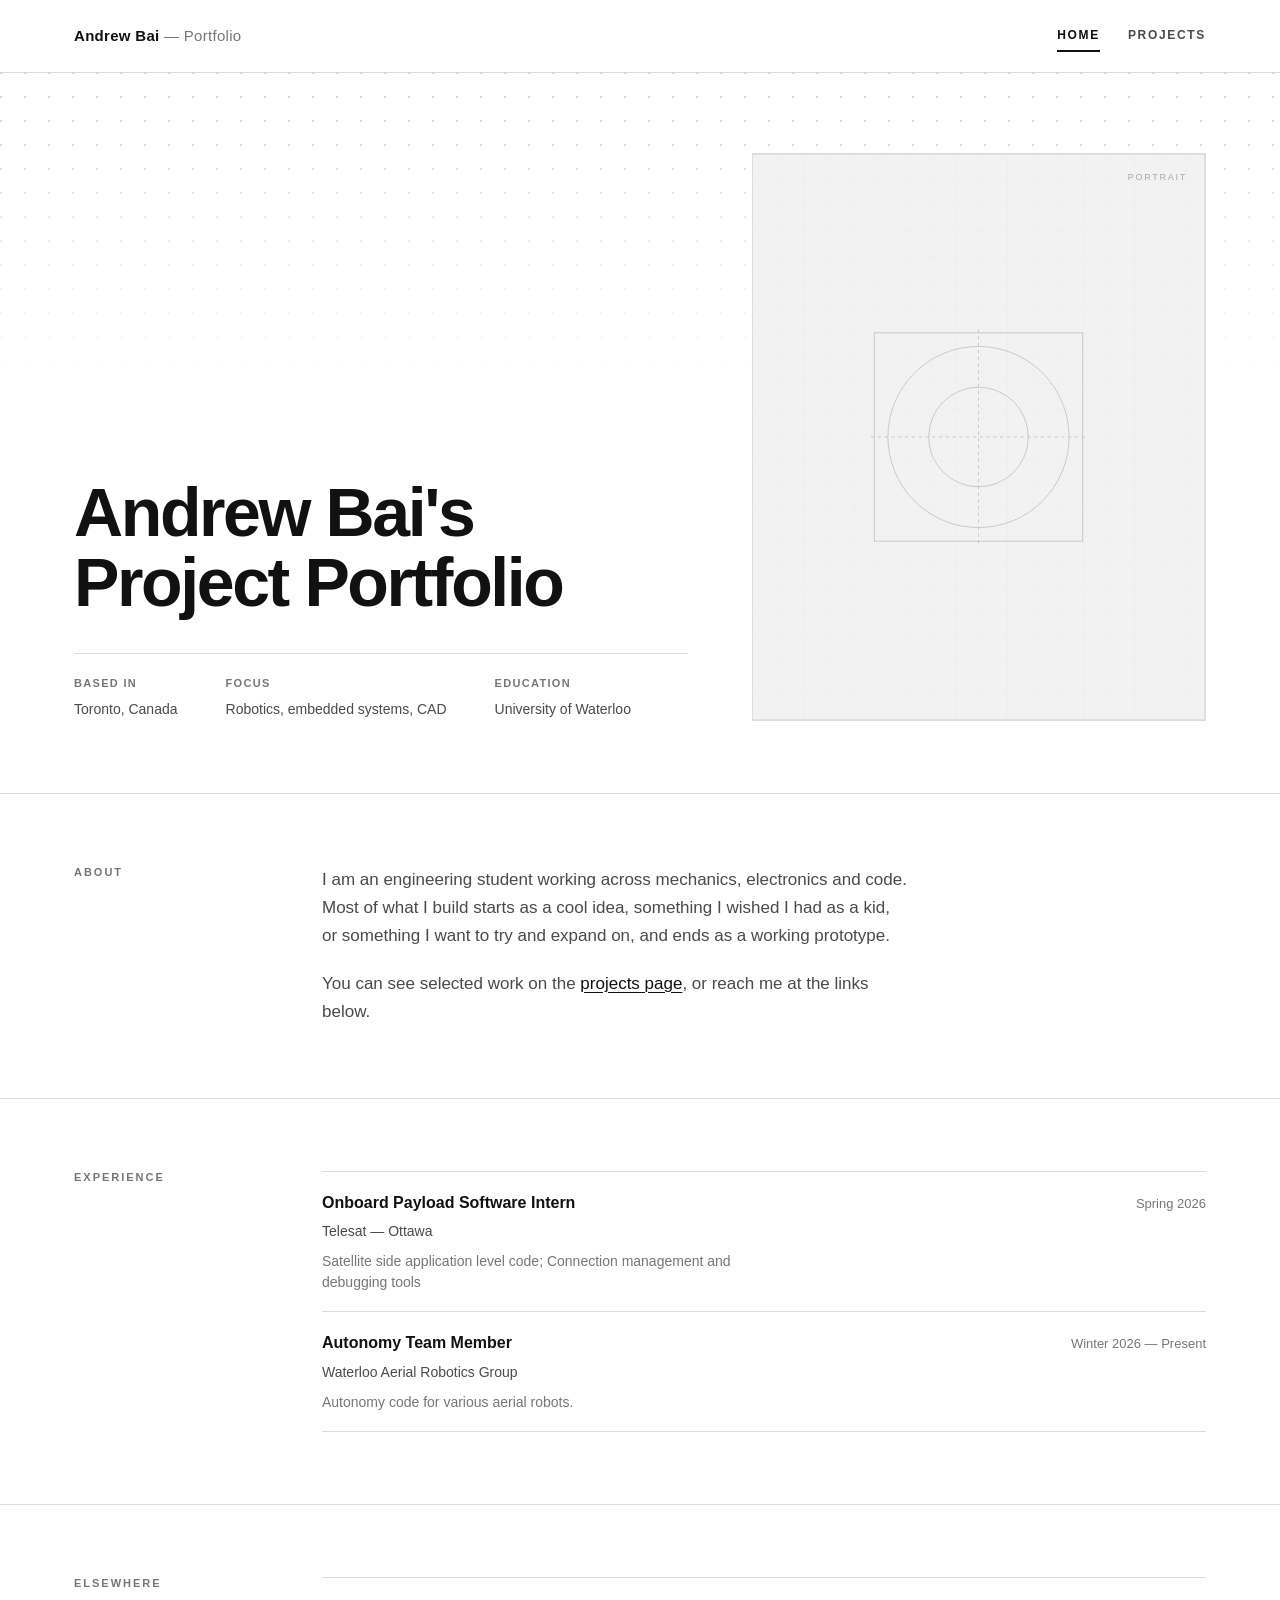
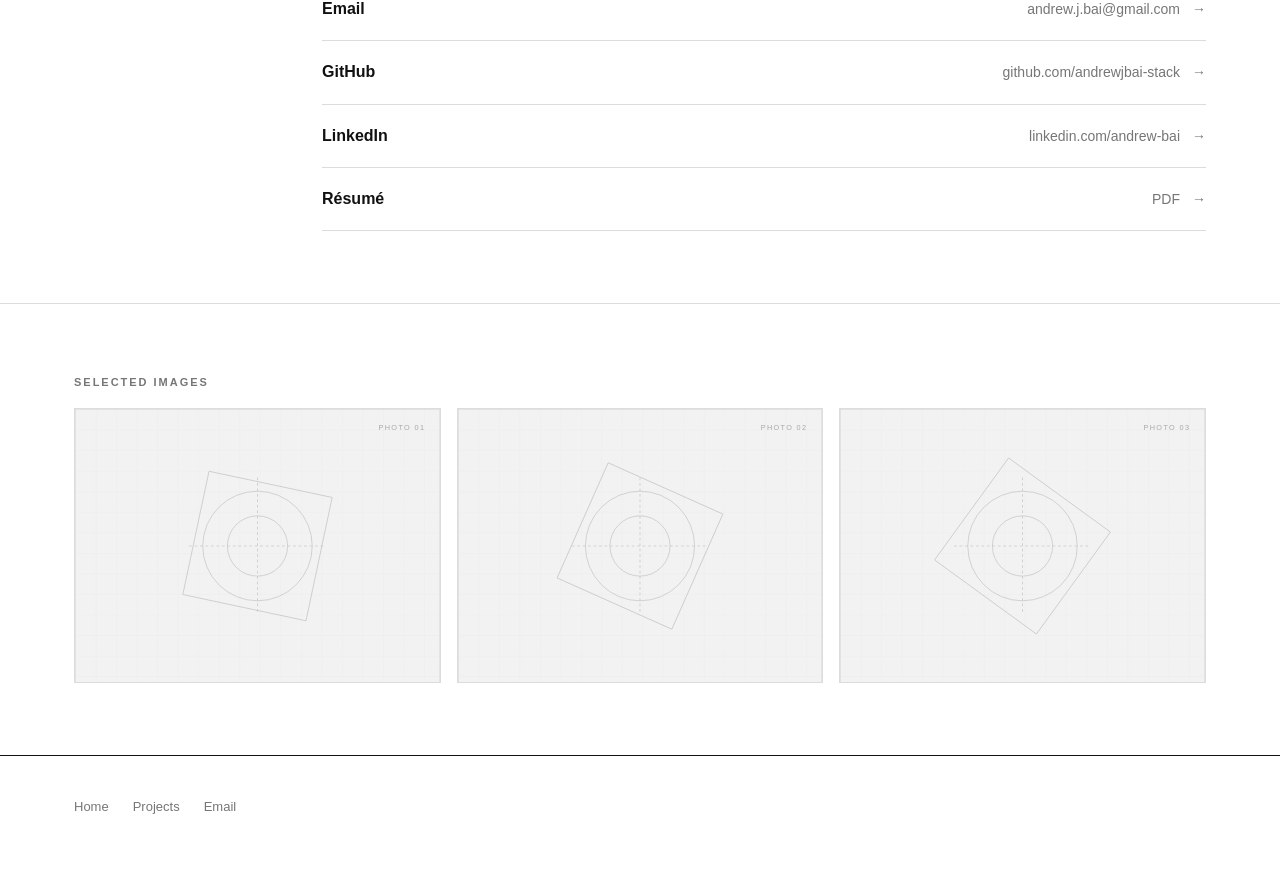
==== index.html @ c8eeb7d3 "Initial commit: production portfolio site" ====
<!DOCTYPE html>
<html lang="en">
<head>
<meta charset="utf-8">
<meta name="viewport" content="width=device-width, initial-scale=1">
<title>Andrew Bai — Portfolio</title>
<meta name="description" content="Portfolio of Andrew Bai — engineering, electronics and software projects.">
<link rel="stylesheet" href="assets/styles.css">
<link rel="icon" href="data:,">
</head>
<body>

<a class="skip-link" href="#main">Skip to content</a>

<header class="site-header">
  <div class="wrap site-header__inner">
    <a class="logotype" href="index.html">Andrew Bai <span>— Portfolio</span></a>
    <nav class="nav" aria-label="Primary">
      <a class="nav__link" href="index.html" aria-current="page">Home</a>
      <a class="nav__link" href="projects.html">Projects</a>
    </nav>
  </div>
</header>

<main id="main">

  <section class="hero">
    <div class="wrap hero__grid">
      <div>
        <h1 class="display">
          Andrew Bai's<br>
          Project Portfolio
        </h1>

        <dl class="hero__meta">
          <div><dt>Based in</dt><dd>Toronto, Canada</dd></div>
          <div><dt>Focus</dt><dd>Robotics, embedded systems, CAD</dd></div>
          <div><dt>Education</dt><dd>University of Waterloo</dd></div>
        </dl>
      </div>

      <img class="portrait" src="assets/img/portrait.svg" alt="Portrait of Andrew Bai" width="800" height="1000">
    </div>
  </section>

  <section class="section">
    <div class="wrap cols">
      <h2 class="eyebrow" style="margin:0">About</h2>
      <div class="prose">

        <p>
          I am an engineering student working across mechanics, electronics and code.
          Most of what I build starts as a cool idea, something I wished I had as a kid, 
          or something I want to try and expand on, and ends
          as a working prototype.
        </p>

        <p>
          You can see selected work on the <a href="projects.html">projects page</a>,
          or reach me at the links below.
        </p>
      </div>
    </div>
  </section>

  <section class="section">
    <div class="wrap cols">
      <h2 class="eyebrow" style="margin:0">Experience</h2>
      <ul class="exp">

        <li>
          <div>
            <p class="exp__role">Onboard Payload Software Intern</p>
            <p class="exp__org">Telesat — Ottawa</p>
            <p class="exp__note">Satellite side application level code; Connection management and debugging tools</p>
          </div>
          <span class="exp__date">Spring 2026</span>
        </li>
        <li>
          <div>
            <p class="exp__role">Autonomy Team Member</p>
            <p class="exp__org">Waterloo Aerial Robotics Group</p>
            <p class="exp__note">Autonomy code for various aerial robots.</p>
          </div>
          <span class="exp__date">Winter 2026 — Present</span>
        </li>
      </ul>
    </div>
  </section>

  <section class="section">
    <div class="wrap cols">
      <h2 class="eyebrow" style="margin:0">Elsewhere</h2>
      <div class="rows">

        <a class="row" href="mailto:andrew.j.bai@gmail.com">
          <span class="row__label">Email</span>
          <span class="row__value">andrew.j.bai@gmail.com <span class="row__arrow" aria-hidden="true">&rarr;</span></span>
        </a>

        <a class="row" href="https://github.com/andrewjbai-stack" target="_blank" rel="noopener">
          <span class="row__label">GitHub</span>
          <span class="row__value">github.com/andrewjbai-stack <span class="row__arrow" aria-hidden="true">&rarr;</span></span>
        </a>
        <a class="row" href="https://www.linkedin.com/in/andrew-b-119921384/" target="_blank" rel="noopener">
          <span class="row__label">LinkedIn</span>
          <span class="row__value">linkedin.com/andrew-bai <span class="row__arrow" aria-hidden="true">&rarr;</span></span>
        </a>
        <a class="row" href="assets/Andrew_Bai_Resume.pdf">
          <span class="row__label">Résumé</span>
          <span class="row__value">PDF <span class="row__arrow" aria-hidden="true">&rarr;</span></span>
        </a>
      </div>
    </div>
  </section>

  <section class="section section--last">
    <div class="wrap">
      <h2 class="eyebrow">Selected images</h2>
      <div class="strip">

        <figure>
          <img src="assets/img/photo-1.svg" alt="Hexapod chassis on the bench" width="800" height="600">
          <!-- <figcaption>Hexapod chassis, assembly stage</figcaption> -->
        </figure>
        <figure>
          <img src="assets/img/photo-2.svg" alt="Controller board close-up" width="800" height="600">
          <!-- <figcaption>Controller board, first revision</figcaption> -->
        </figure>
        <figure>
          <img src="assets/img/photo-3.svg" alt="CAD assembly view" width="800" height="600">
          <!-- <figcaption>Planetary gear assembly, CAD</figcaption> -->
        </figure>
      </div>
    </div>
  </section>

</main>

<footer class="site-footer">
  <div class="wrap site-footer__inner">
    <nav aria-label="Footer">
      <a href="index.html">Home</a>
      <a href="projects.html">Projects</a>
      <a href="mailto:andrew.j.bai@gmail.com">Email</a>
    </nav>
  </div>
</footer>

</body>
</html>
---- assets/styles.css ----
:root {
  --paper:      #ffffff;
  --ink:        #111111;
  --ink-soft:   #4a4a4a;
  --ink-mute:   #767676;
  --rule:       #dcdcdc;
  --rule-strong:#111111;
  --wash:       #f4f4f4;

  --wrap:       1180px;
  --gutter:     24px;
  --header-h:   72px;

  --ease:       cubic-bezier(0.22, 0.61, 0.36, 1);
  --t-fast:     180ms;
  --t-slow:     520ms;

  --sans: "Helvetica Neue", Helvetica, Arial, "Segoe UI", system-ui, sans-serif;

  --dot:       #c9c9c9;   
  --dot-gap:   24px;      
  --dot-size:  1px;       
  --dot-depth: 440px;     
}

*, *::before, *::after { box-sizing: border-box; }

html {
  -webkit-text-size-adjust: 100%;
  scroll-behavior: smooth;
  background: var(--paper);
}

body {
  margin: 0;
  position: relative;
  color: var(--ink);
  font-family: var(--sans);
  font-size: 17px;
  line-height: 1.65;
  -webkit-font-smoothing: antialiased;
}

img { display: block; max-width: 100%; height: auto; }

a { color: inherit; }

body::before {
  content: "";
  position: absolute;
  top: 0;
  left: 0;
  right: 0;
  height: var(--dot-depth);
  z-index: -1;
  pointer-events: none;
  background-image:
    linear-gradient(to bottom, rgba(255, 255, 255, 0) 0%, var(--paper) 88%),
    radial-gradient(circle at var(--dot-size) var(--dot-size), var(--dot) var(--dot-size), transparent 0);
  background-size:
    100% 100%,
    var(--dot-gap) var(--dot-gap);
}

.wrap {
  width: 100%;
  max-width: var(--wrap);
  margin: 0 auto;
  padding: 0 var(--gutter);
}

.section { padding: 72px 0; border-bottom: 1px solid var(--rule); }
.section--last { border-bottom: 0; }

h1, h2, h3 { margin: 0; font-weight: 600; letter-spacing: -0.02em; line-height: 1.1; }

.display {
  font-size: clamp(2.4rem, 6vw, 4.25rem);
  letter-spacing: -0.035em;
  line-height: 1.03;
}

.h2 { font-size: clamp(1.5rem, 3vw, 2rem); }
.h3 { font-size: 1.125rem; letter-spacing: -0.01em; }

.eyebrow {
  margin: 0 0 20px;
  font-size: 11px;
  font-weight: 600;
  letter-spacing: 0.18em;
  text-transform: uppercase;
  color: var(--ink-mute);
}

.lede {
  max-width: 62ch;
  font-size: clamp(1.0625rem, 1.6vw, 1.25rem);
  line-height: 1.6;
  color: var(--ink-soft);
}

.prose { max-width: 62ch; }
.prose p { margin: 0 0 1.15em; color: var(--ink-soft); }
.prose p:last-child { margin-bottom: 0; }
.prose strong { color: var(--ink); font-weight: 600; }

.prose a,
.inline-link {
  color: var(--ink);
  text-decoration: underline;
  text-underline-offset: 3px;
  text-decoration-thickness: 1px;
  transition: text-decoration-color var(--t-fast) var(--ease);
}
.prose a:hover,
.inline-link:hover { text-decoration-color: transparent; }

.skip-link {
  position: absolute;
  left: -9999px;
  top: 0;
  z-index: 100;
  padding: 12px 18px;
  background: var(--ink);
  color: var(--paper);
  font-size: 14px;
}
.skip-link:focus { left: 0; }

:focus-visible { outline: 2px solid var(--ink); outline-offset: 3px; }

.visually-hidden {
  position: absolute;
  width: 1px; height: 1px;
  margin: -1px; padding: 0;
  overflow: hidden; clip: rect(0 0 0 0);
  white-space: nowrap; border: 0;
}

.site-header {
  position: sticky;
  top: 0;
  z-index: 50;
  background: var(--paper);
  border-bottom: 1px solid var(--rule);
}

.site-header__inner {
  display: flex;
  align-items: center;
  justify-content: space-between;
  gap: 24px;
  min-height: var(--header-h);
}

.logotype {
  font-size: 15px;
  font-weight: 600;
  letter-spacing: 0.02em;
  text-decoration: none;
}
.logotype span { color: var(--ink-mute); font-weight: 400; }

.nav { display: flex; gap: 28px; }

.nav__link {
  position: relative;
  padding: 6px 0;
  font-size: 12px;
  font-weight: 600;
  letter-spacing: 0.14em;
  text-transform: uppercase;
  text-decoration: none;
  color: var(--ink-soft);
  transition: color var(--t-fast) var(--ease);
}
.nav__link::after {
  content: "";
  position: absolute;
  left: 0; bottom: 0;
  width: 100%; height: 2px;
  background: var(--ink);
  transform: scaleX(0);
  transform-origin: left;
  transition: transform var(--t-fast) var(--ease);
}
.nav__link:hover { color: var(--ink); }
.nav__link:hover::after,
.nav__link[aria-current="page"]::after { transform: scaleX(1); }
.nav__link[aria-current="page"] { color: var(--ink); }

.hero { padding: 80px 0 72px; border-bottom: 1px solid var(--rule); }

.hero__grid {
  display: grid;
  grid-template-columns: 1.35fr 1fr;
  gap: 64px;
  align-items: end;
}

.hero__meta {
  margin: 36px 0 0;
  padding-top: 20px;
  border-top: 1px solid var(--rule);
  display: flex;
  flex-wrap: wrap;
  gap: 24px 48px;
  font-size: 14px;
  color: var(--ink-soft);
}
.hero__meta dt {
  margin-bottom: 6px;
  font-weight: 600;
  letter-spacing: 0.12em;
  text-transform: uppercase;
  font-size: 11px;
  color: var(--ink-mute);
}
.hero__meta dd { margin: 0; }

.portrait {
  width: 100%;
  aspect-ratio: 4 / 5;
  object-fit: cover;
  border: 1px solid var(--rule);
  background: var(--wash);
}

.cols {
  display: grid;
  grid-template-columns: 200px 1fr;
  gap: 48px;
}

.rows { border-top: 1px solid var(--rule); }

.row {
  display: flex;
  align-items: baseline;
  justify-content: space-between;
  gap: 24px;
  padding: 18px 0;
  border-bottom: 1px solid var(--rule);
  text-decoration: none;
  transition: padding-left var(--t-fast) var(--ease);
}
.row:hover { padding-left: 8px; }

.row__label { font-weight: 600; font-size: 1rem; }

.row__value {
  display: flex;
  align-items: center;
  gap: 12px;
  font-size: 14px;
  color: var(--ink-mute);
  transition: color var(--t-fast) var(--ease);
}
.row:hover .row__value { color: var(--ink); }

.row__arrow {
  display: inline-block;
  transition: transform var(--t-fast) var(--ease);
}
.row:hover .row__arrow { transform: translateX(4px); }

.exp {
  margin: 0;
  padding: 0;
  list-style: none;
  border-top: 1px solid var(--rule);
}

.exp li {
  display: flex;
  align-items: baseline;
  justify-content: space-between;
  gap: 24px;
  padding: 18px 0;
  border-bottom: 1px solid var(--rule);
}

.exp__role { margin: 0; font-size: 1rem; font-weight: 600; }

.exp__org { margin: 4px 0 0; font-size: 14px; color: var(--ink-soft); }

.exp__note {
  margin: 8px 0 0;
  font-size: 14px;
  line-height: 1.5;
  color: var(--ink-mute);
  max-width: 56ch;
}

.exp__date {
  flex: none;
  font-size: 13px;
  color: var(--ink-mute);
  font-variant-numeric: tabular-nums;
}

.strip {
  display: grid;
  grid-template-columns: repeat(3, 1fr);
  gap: 16px;
}

.strip figure { margin: 0; }

.strip img {
  width: 100%;
  aspect-ratio: 4 / 3;
  object-fit: cover;
  border: 1px solid var(--rule);
  background: var(--wash);
}

.strip figcaption {
  margin-top: 10px;
  font-size: 12px;
  letter-spacing: 0.04em;
  color: var(--ink-mute);
}

.page-head { padding: 64px 0 40px; border-bottom: 1px solid var(--rule); }
.page-head__count {
  margin-top: 24px;
  font-size: 12px;
  letter-spacing: 0.12em;
  text-transform: uppercase;
  color: var(--ink-mute);
}

.projects {
  display: grid;
  grid-template-columns: repeat(2, 1fr);
  gap: 56px 40px;
  padding: 56px 0 88px;
  list-style: none;
  margin: 0;
}

.project { margin: 0; }

.project__link {
  display: block;
  text-decoration: none;
  color: inherit;
}

.project__frame {
  position: relative;
  overflow: hidden;
  border: 1px solid var(--rule);
  background: var(--wash);
  aspect-ratio: 3 / 2;
  transition: border-color var(--t-fast) var(--ease);
}

.project__img {
  width: 100%;
  height: 100%;
  object-fit: cover;
  filter: grayscale(1) contrast(0.96);
  transform: scale(1);
  transition:
    transform var(--t-slow) var(--ease),
    filter    var(--t-slow) var(--ease);
}

.project__frame::after {
  content: "";
  position: absolute;
  inset: 0;
  background: var(--ink);
  opacity: 0;
  transition: opacity var(--t-slow) var(--ease);
  pointer-events: none;
}

.project__rule {
  position: absolute;
  left: 20px; right: 20px; bottom: 62px;
  height: 1px;
  background: var(--paper);
  transform: scaleX(0);
  transform-origin: left;
  transition: transform var(--t-slow) var(--ease);
  z-index: 2;
}

.project__reveal {
  position: absolute;
  left: 20px; right: 20px; bottom: 22px;
  z-index: 2;
  display: flex;
  align-items: center;
  justify-content: space-between;
  gap: 16px;
  color: var(--paper);
  opacity: 0;
  transform: translateY(14px);
  transition:
    opacity   var(--t-slow) var(--ease),
    transform var(--t-slow) var(--ease);
}

.project__reveal-label {
  font-size: 12px;
  font-weight: 600;
  letter-spacing: 0.14em;
  text-transform: uppercase;
}

.project__reveal-arrow { transition: transform var(--t-slow) var(--ease); }

.project__index {
  position: absolute;
  top: 16px; left: 20px;
  z-index: 2;
  font-size: 11px;
  font-weight: 600;
  letter-spacing: 0.14em;
  color: var(--ink-mute);
  transition: color var(--t-slow) var(--ease);
}

.project__link:hover .project__frame,
.project__link:focus-visible .project__frame { border-color: var(--rule-strong); }

.project__link:hover .project__img,
.project__link:focus-visible .project__img {
  transform: scale(1.045);
  filter: grayscale(1) contrast(1.02) brightness(0.9);
}

.project__link:hover .project__frame::after,
.project__link:focus-visible .project__frame::after { opacity: 0.42; }

.project__link:hover .project__rule,
.project__link:focus-visible .project__rule { transform: scaleX(1); }

.project__link:hover .project__reveal,
.project__link:focus-visible .project__reveal {
  opacity: 1;
  transform: translateY(0);
}

.project__link:hover .project__reveal-arrow,
.project__link:focus-visible .project__reveal-arrow { transform: translateX(6px); }

.project__link:hover .project__index,
.project__link:focus-visible .project__index { color: var(--paper); }

.project__body {
  display: flex;
  align-items: baseline;
  justify-content: space-between;
  gap: 20px;
  margin-top: 18px;
  padding-bottom: 14px;
  border-bottom: 1px solid var(--rule);
}

.project__year {
  font-size: 12px;
  letter-spacing: 0.08em;
  color: var(--ink-mute);
  white-space: nowrap;
}

.project__desc {
  margin: 12px 0 0;
  font-size: 15px;
  line-height: 1.55;
  color: var(--ink-soft);
  max-width: 46ch;
}

.project__tags {
  margin: 14px 0 0;
  padding: 0;
  list-style: none;
  display: flex;
  flex-wrap: wrap;
  gap: 8px;
}
.project__tags li {
  font-size: 11px;
  letter-spacing: 0.1em;
  text-transform: uppercase;
  color: var(--ink-mute);
  border: 1px solid var(--rule);
  padding: 4px 10px;
}

.block { padding: 56px 0; }
.block--tight  { padding: 32px 0; }
.block--divide { border-top: 1px solid var(--rule); }

.wrap--wide   { max-width: 1400px; }  
.wrap--narrow { max-width: 760px; }   

.project-hero { padding: 56px 0 48px; border-bottom: 1px solid var(--rule); }
.project-hero__lede { margin: 28px 0 0; }

.backlink {
  display: inline-block;
  margin-bottom: 28px;
  font-size: 12px;
  font-weight: 600;
  letter-spacing: 0.14em;
  text-transform: uppercase;
  text-decoration: none;
  color: var(--ink-mute);
  transition: color var(--t-fast) var(--ease);
}
.backlink:hover { color: var(--ink); }
.backlink span { display: inline-block; transition: transform var(--t-fast) var(--ease); }
.backlink:hover span { transform: translateX(-4px); }

.facts {
  display: grid;
  grid-template-columns: repeat(4, 1fr);
  gap: 24px 32px;
  margin: 40px 0 0;
  padding-top: 24px;
  border-top: 1px solid var(--rule);
  font-size: 14px;
  color: var(--ink-soft);
}
.facts dt {
  margin-bottom: 6px;
  font-size: 11px;
  font-weight: 600;
  letter-spacing: 0.12em;
  text-transform: uppercase;
  color: var(--ink-mute);
}
.facts dd { margin: 0; }

.facts-link {
  display: inline-block;
  margin-top: 24px;
  font-size: 11px;
  font-weight: 600;
  letter-spacing: 0.12em;
  text-transform: uppercase;
  text-decoration: none;
  color: var(--ink-mute);
  transition: color var(--t-fast) var(--ease);
}
.facts-link:hover { color: var(--ink); }
.facts-link span { display: inline-block; transition: transform var(--t-fast) var(--ease); }
.facts-link:hover span { transform: translateX(4px); }

.figure { margin: 0; }

.figure img,
.figure video {
  display: block;
  width: 100%;
  border: 1px solid var(--rule);
  background: var(--wash);
}

.figure figcaption,
.caption {
  margin-top: 12px;
  margin-bottom: 0;
  font-size: 13px;
  line-height: 1.5;
  color: var(--ink-mute);
  max-width: 70ch;
}

.pair { display: grid; grid-template-columns: repeat(2, 1fr); gap: 20px; }
.trio { display: grid; grid-template-columns: repeat(3, 1fr); gap: 16px; }

.pair .figure img { aspect-ratio: 4 / 3; object-fit: cover; }
.trio .figure img { aspect-ratio: 1 / 1; object-fit: cover; }

.collage {
  display: grid;
  grid-template-columns: 2fr 1fr;
  grid-template-rows: 1fr 1fr;
  gap: 16px;
  aspect-ratio: 16 / 9;
}
.collage img {
  width: 100%;
  height: 100%;

  min-width: 0;
  min-height: 0;
  object-fit: cover;
  border: 1px solid var(--rule);
  background: var(--wash);
}
.collage img:first-child { grid-row: span 2; }

.quote {
  margin: 0;
  padding-left: 28px;
  border-left: 2px solid var(--ink);
  max-width: 48ch;
}
.quote p {
  margin: 0;
  font-size: clamp(1.25rem, 2.4vw, 1.75rem);
  line-height: 1.35;
  letter-spacing: -0.02em;
  color: var(--ink);
}
.quote footer {
  margin-top: 16px;
  font-size: 11px;
  letter-spacing: 0.14em;
  text-transform: uppercase;
  color: var(--ink-mute);
}

.specs { width: 100%; border-collapse: collapse; font-size: 15px; }
.specs th,
.specs td {
  text-align: left;
  vertical-align: top;
  padding: 14px 0;
  border-bottom: 1px solid var(--rule);
}
.specs th { width: 240px; padding-right: 24px; font-weight: 600; }
.specs td { color: var(--ink-soft); }

.steps { margin: 0; padding: 0; list-style: none; counter-reset: step; }
.steps > li {
  counter-increment: step;
  position: relative;
  padding: 22px 0 22px 60px;
  border-bottom: 1px solid var(--rule);
}
.steps > li::before {
  content: counter(step, decimal-leading-zero);
  position: absolute;
  left: 0;
  top: 26px;
  font-size: 11px;
  font-weight: 600;
  letter-spacing: 0.14em;
  color: var(--ink-mute);
}
.steps p { margin: 6px 0 0; max-width: 62ch; font-size: 15px; color: var(--ink-soft); }

.steps--open .step > summary {
  display: block;              
  cursor: pointer;
  padding-right: 44px;         
  outline-offset: 6px;
}
.steps--open .step > summary::-webkit-details-marker { display: none; }
.steps--open .step > summary > :first-child { margin-top: 0; }

.steps--open .step > summary::before,
.steps--open .step > summary::after {
  content: "";
  position: absolute;
  right: 2px;
  top: 34px;
  width: 13px;
  height: 1px;
  background: var(--ink-mute);
  transition: transform var(--t-fast) var(--ease), background var(--t-fast) var(--ease);
}
.steps--open .step > summary::after { transform: rotate(90deg); }
.steps--open .step[open] > summary::after { transform: rotate(0deg); }

.steps--open .step > summary:hover .h3 { color: var(--ink-mute); }
.steps--open .step > summary:hover::before,
.steps--open .step > summary:hover::after { background: var(--ink); }
.steps--open .step .h3 { transition: color var(--t-fast) var(--ease); }

.step__more {
  padding-top: 4px;
  border-top: 1px solid var(--rule);
  margin-top: 18px;
}
.step__more p { margin: 16px 0 0; max-width: 62ch; font-size: 15px; color: var(--ink-soft); }
.step__more .bullets { margin-top: 16px; font-size: 15px; }
.step[open] .step__more { animation: step-reveal var(--t-slow) var(--ease) both; }

@keyframes step-reveal {
  from { opacity: 0; transform: translateY(-6px); }
  to   { opacity: 1; transform: none; }
}

.bullets { margin: 0; padding: 0; list-style: none; max-width: 62ch; }
.bullets li { position: relative; padding: 0 0 12px 22px; color: var(--ink-soft); }
.bullets li::before {
  content: "";
  position: absolute;
  left: 0;
  top: 0.72em;
  width: 9px;
  height: 1px;
  background: var(--ink);
}

.note { max-width: 68ch; padding: 24px 28px; border: 1px solid var(--rule); }
.note p { margin: 0; color: var(--ink-soft); font-size: 15px; }
.note .eyebrow { margin-bottom: 12px; }

.video {
  position: relative;
  aspect-ratio: 16 / 9;
  background: #000;
  border: 1px solid var(--rule);
  overflow: hidden;
}
.video > video,
.video > iframe {
  position: absolute;
  inset: 0;
  width: 100%;
  height: 100%;
  border: 0;
  display: block;
}

.embed { margin: 24px 0 0; max-width: 760px; }
.embed iframe {
  display: block;
  width: 100%;
  aspect-ratio: 4 / 3;
  border: 1px solid var(--rule);
  background: var(--paper);
}
.embed figcaption {
  margin-top: 10px;
  font-size: 13px;
  line-height: 1.5;
  color: var(--ink-mute);
}
.embed figcaption a { text-decoration: underline; text-underline-offset: 3px; }
.embed figcaption a:hover { color: var(--ink); }

@media (max-width: 700px) {
  .embed iframe { aspect-ratio: 1 / 1; }
}

.code {
  margin: 0;
  padding: 20px 24px;
  overflow-x: auto;
  background: var(--wash);
  border: 1px solid var(--rule);
  font-family: ui-monospace, "SF Mono", Consolas, "Liberation Mono", monospace;
  font-size: 13px;
  line-height: 1.6;
  color: var(--ink);
}

.pagination {
  display: flex;
  flex-wrap: wrap;
  justify-content: space-between;
  gap: 20px 32px;
  padding: 32px 0 72px;
  border-top: 1px solid var(--rule-strong);
}
.pagination a { text-decoration: none; }
.pagination__dir {
  display: block;
  font-size: 11px;
  font-weight: 600;
  letter-spacing: 0.14em;
  text-transform: uppercase;
  color: var(--ink-mute);
  margin-bottom: 6px;
}
.pagination__title {
  font-size: 1.125rem;
  font-weight: 600;
  letter-spacing: -0.01em;
  transition: opacity var(--t-fast) var(--ease);
}
.pagination a:hover .pagination__title { opacity: 0.55; }
.pagination__next { text-align: right; margin-left: auto; }

.site-footer {
  border-top: 1px solid var(--rule-strong);
  padding: 40px 0 56px;
}

.site-footer__inner {
  display: flex;
  flex-wrap: wrap;
  align-items: baseline;
  justify-content: space-between;
  gap: 16px 32px;
  font-size: 13px;
  color: var(--ink-mute);
}

.site-footer nav { display: flex; gap: 24px; }

.site-footer a {
  text-decoration: none;
  color: var(--ink-mute);
  transition: color var(--t-fast) var(--ease);
}
.site-footer a:hover { color: var(--ink); }

@media (max-width: 900px) {
  .hero__grid { grid-template-columns: 1fr; gap: 40px; }

  .portrait { aspect-ratio: 3 / 2; }
  .cols { grid-template-columns: 1fr; gap: 20px; }
  .projects { grid-template-columns: 1fr; gap: 48px; }
  .facts { grid-template-columns: repeat(2, 1fr); }
  .specs th { width: 180px; }
}

@media (max-width: 640px) {
  :root { --gutter: 18px; --dot-depth: 300px; --dot-gap: 20px; }
  body { font-size: 16px; }
  .hero { padding: 56px 0 48px; }
  .section { padding: 48px 0; }
  .strip { grid-template-columns: 1fr; }
  .nav { gap: 18px; }

  .block { padding: 40px 0; }
  .facts { grid-template-columns: 1fr; }
  .pair { grid-template-columns: 1fr; }
  .trio { grid-template-columns: 1fr; }
  .collage { grid-template-columns: 1fr; grid-template-rows: none; aspect-ratio: auto; }
  .collage img { aspect-ratio: 4 / 3; }
  .collage img:first-child { grid-row: auto; }
  .quote { padding-left: 20px; }
  .specs th, .specs td { display: block; width: auto; padding-right: 0; }
  .specs th { padding: 14px 0 0; border-bottom: 0; }
  .specs td { padding-top: 4px; }
  .steps li { padding-left: 44px; }
}

@media (hover: none) {
  .project__reveal { opacity: 1; transform: none; }
  .project__rule { transform: scaleX(1); }
  .project__frame::after { opacity: 0.42; }
  .project__index { color: var(--paper); }
}

@media (prefers-reduced-motion: reduce) {
  html { scroll-behavior: auto; }
  *, *::before, *::after {
    transition-duration: 1ms !important;
    animation-duration: 1ms !important;
  }
  .project__link:hover .project__img { transform: none; }
}

@media print {
  .site-header, .site-footer nav { display: none; }
  body::before { display: none; }
  body { font-size: 12pt; }
}
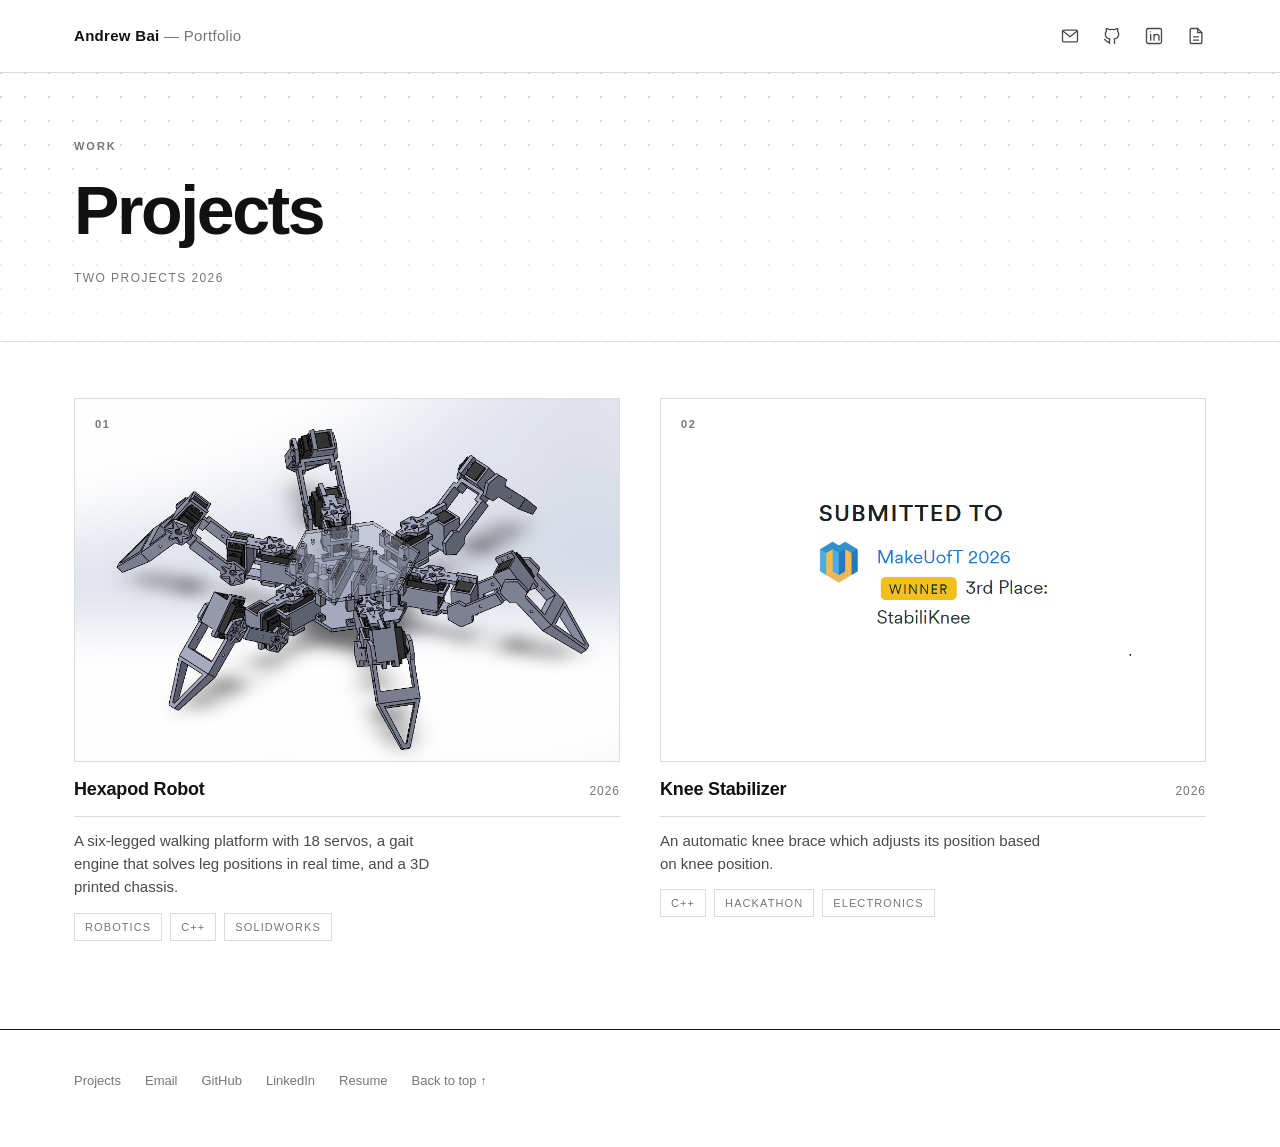
==== commit 7a46cb34: "Added HackUofT + total overhaul" ====
--- a/index.html
+++ b/index.html
@@ -12,137 +12,120 @@
 
 <a class="skip-link" href="#main">Skip to content</a>
 
+<!-- ======================= HEADER =======================
+     Icon links: each shows its icon at rest and swaps to its label on
+     hover/focus. Same block is copied into every page. -->
 <header class="site-header">
   <div class="wrap site-header__inner">
     <a class="logotype" href="index.html">Andrew Bai <span>— Portfolio</span></a>
-    <nav class="nav" aria-label="Primary">
-      <a class="nav__link" href="index.html" aria-current="page">Home</a>
-      <a class="nav__link" href="projects.html">Projects</a>
+    <nav class="nav" aria-label="Contact">
+      <a class="nav__icon" href="mailto:andrew.j.bai@gmail.com">
+        <svg viewBox="0 0 24 24" aria-hidden="true"><rect x="3" y="5" width="18" height="14" rx="1.5"/><path d="M3.5 6l8.5 7 8.5-7"/></svg>
+        <span class="nav__label">Email</span>
+      </a>
+      <a class="nav__icon" href="https://github.com/andrewjbai-stack" target="_blank" rel="noopener">
+        <svg viewBox="0 0 24 24" aria-hidden="true"><path d="M9 19c-4.3 1.4-4.3-2.5-6-3m12 5v-3.5c0-1 .1-1.4-.5-2 2.8-.3 5.5-1.4 5.5-6a4.6 4.6 0 0 0-1.3-3.2 4.2 4.2 0 0 0-.1-3.2s-1.1-.3-3.5 1.3a12.3 12.3 0 0 0-6.2 0C6.5 2.8 5.4 3.1 5.4 3.1a4.2 4.2 0 0 0-.1 3.2A4.6 4.6 0 0 0 4 9.5c0 4.6 2.7 5.7 5.5 6-.6.6-.6 1.2-.5 2V21"/></svg>
+        <span class="nav__label">GitHub</span>
+      </a>
+      <a class="nav__icon" href="https://www.linkedin.com/in/andrew-b-119921384/" target="_blank" rel="noopener">
+        <svg viewBox="0 0 24 24" aria-hidden="true"><rect x="3" y="3" width="18" height="18" rx="2"/><path d="M8 10v7M8 7v.01M12 17v-7M12 13a3 3 0 0 1 6 0v4"/></svg>
+        <span class="nav__label">LinkedIn</span>
+      </a>
+      <a class="nav__icon" href="assets/Andrew_Bai_Resume.pdf" target="_blank" rel="noopener">
+        <svg viewBox="0 0 24 24" aria-hidden="true"><path d="M14 3H6.5A1.5 1.5 0 0 0 5 4.5v15A1.5 1.5 0 0 0 6.5 21h11a1.5 1.5 0 0 0 1.5-1.5V8z"/><path d="M14 3v5h5M9 13h6M9 17h6"/></svg>
+        <span class="nav__label">Resume</span>
+      </a>
     </nav>
   </div>
 </header>
 
 <main id="main">
 
-  <section class="hero">
-    <div class="wrap hero__grid">
-      <div>
-        <h1 class="display">
-          Andrew Bai's<br>
-          Project Portfolio
-        </h1>
-
-        <dl class="hero__meta">
-          <div><dt>Based in</dt><dd>Toronto, Canada</dd></div>
-          <div><dt>Focus</dt><dd>Robotics, embedded systems, CAD</dd></div>
-          <div><dt>Education</dt><dd>University of Waterloo</dd></div>
-        </dl>
-      </div>
-
-      <img class="portrait" src="assets/img/portrait.svg" alt="Portrait of Andrew Bai" width="800" height="1000">
+  <!-- ======================= PAGE HEAD ======================= -->
+  <section class="page-head">
+    <div class="wrap">
+      <p class="eyebrow">Work</p>
+      <h1 class="display">Projects</h1>
+      <p class="page-head__count">Two projects 2026</p>
     </div>
   </section>
 
-  <section class="section">
-    <div class="wrap cols">
-      <h2 class="eyebrow" style="margin:0">About</h2>
-      <div class="prose">
+  <!-- =======================================================================
+       PROJECT LIST
 
-        <p>
-          I am an engineering student working across mechanics, electronics and code.
-          Most of what I build starts as a cool idea, something I wished I had as a kid, 
-          or something I want to try and expand on, and ends
-          as a working prototype.
+       To add a project, copy one <li class="project"> block and change:
+         - the index number
+         - the image src + alt
+         - title, year, description, tags
+         - the href on .project__link (link to a case-study page, repo, or #)
+       ======================================================================= -->
+  <div class="wrap">
+    <ul class="projects">
+
+      <!-- HEXAPOD -->
+      <li class="project">
+        <a class="project__link" href="project-hexapod.html">
+          <div class="project__frame">
+            <img class="project__img" src="assets/img/HexapodCAD.png" alt="Hexapod walking robot" width="900" height="600" loading="lazy">
+            <span class="project__index">01</span>
+            <span class="project__rule" aria-hidden="true"></span>
+            <span class="project__reveal">
+              <span class="project__reveal-label">View project</span>
+              <span class="project__reveal-arrow" aria-hidden="true">&rarr;</span>
+            </span>
+          </div>
+          <div class="project__body">
+            <h2 class="h3">Hexapod Robot</h2>
+            <span class="project__year">2026</span>
+          </div>
+        </a>
+        <p class="project__desc">
+          A six-legged walking platform with 18 servos, a gait engine that solves leg positions in real time,
+          and a 3D printed chassis.
         </p>
-
-        <p>
-          You can see selected work on the <a href="projects.html">projects page</a>,
-          or reach me at the links below.
+        <ul class="project__tags">
+          <li>Robotics</li><li>C++</li><li>SolidWorks</li>
+        </ul>
+      </li>
+      <!-- STABILI KNEE -->
+      <li class="project">
+        <a class="project__link" href="https://devpost.com/software/stabiliknee">
+          <div class="project__frame">
+            <img class="project__img" src="assets/img/StabiliKneeDevpost.png" alt="Stabili-Knee" width="900" height="600" loading="lazy">
+            <span class="project__index">02</span>
+            <span class="project__rule" aria-hidden="true"></span>
+            <span class="project__reveal">
+              <span class="project__reveal-label">View project</span>
+              <span class="project__reveal-arrow" aria-hidden="true">&rarr;</span>
+            </span>
+          </div>
+          <div class="project__body">
+            <h2 class="h3">Knee Stabilizer</h2>
+            <span class="project__year">2026</span>
+          </div>
+        </a>
+        <p class="project__desc">
+          An automatic knee brace which adjusts its position based on knee position.
         </p>
-      </div>
-    </div>
-  </section>
-
-  <section class="section">
-    <div class="wrap cols">
-      <h2 class="eyebrow" style="margin:0">Experience</h2>
-      <ul class="exp">
-
-        <li>
-          <div>
-            <p class="exp__role">Onboard Payload Software Intern</p>
-            <p class="exp__org">Telesat — Ottawa</p>
-            <p class="exp__note">Satellite side application level code; Connection management and debugging tools</p>
-          </div>
-          <span class="exp__date">Spring 2026</span>
-        </li>
-        <li>
-          <div>
-            <p class="exp__role">Autonomy Team Member</p>
-            <p class="exp__org">Waterloo Aerial Robotics Group</p>
-            <p class="exp__note">Autonomy code for various aerial robots.</p>
-          </div>
-          <span class="exp__date">Winter 2026 — Present</span>
-        </li>
-      </ul>
-    </div>
-  </section>
-
-  <section class="section">
-    <div class="wrap cols">
-      <h2 class="eyebrow" style="margin:0">Elsewhere</h2>
-      <div class="rows">
-
-        <a class="row" href="mailto:andrew.j.bai@gmail.com">
-          <span class="row__label">Email</span>
-          <span class="row__value">andrew.j.bai@gmail.com <span class="row__arrow" aria-hidden="true">&rarr;</span></span>
-        </a>
-
-        <a class="row" href="https://github.com/andrewjbai-stack" target="_blank" rel="noopener">
-          <span class="row__label">GitHub</span>
-          <span class="row__value">github.com/andrewjbai-stack <span class="row__arrow" aria-hidden="true">&rarr;</span></span>
-        </a>
-        <a class="row" href="https://www.linkedin.com/in/andrew-b-119921384/" target="_blank" rel="noopener">
-          <span class="row__label">LinkedIn</span>
-          <span class="row__value">linkedin.com/andrew-bai <span class="row__arrow" aria-hidden="true">&rarr;</span></span>
-        </a>
-        <a class="row" href="assets/Andrew_Bai_Resume.pdf">
-          <span class="row__label">Résumé</span>
-          <span class="row__value">PDF <span class="row__arrow" aria-hidden="true">&rarr;</span></span>
-        </a>
-      </div>
-    </div>
-  </section>
-
-  <section class="section section--last">
-    <div class="wrap">
-      <h2 class="eyebrow">Selected images</h2>
-      <div class="strip">
-
-        <figure>
-          <img src="assets/img/photo-1.svg" alt="Hexapod chassis on the bench" width="800" height="600">
-          <!-- <figcaption>Hexapod chassis, assembly stage</figcaption> -->
-        </figure>
-        <figure>
-          <img src="assets/img/photo-2.svg" alt="Controller board close-up" width="800" height="600">
-          <!-- <figcaption>Controller board, first revision</figcaption> -->
-        </figure>
-        <figure>
-          <img src="assets/img/photo-3.svg" alt="CAD assembly view" width="800" height="600">
-          <!-- <figcaption>Planetary gear assembly, CAD</figcaption> -->
-        </figure>
-      </div>
-    </div>
-  </section>
+        <ul class="project__tags">
+          <li>C++</li><li>Hackathon</li><li>Electronics</li>
+        </ul>
+      </li>
+    </ul>
+  </div>
 
 </main>
 
+<!-- ======================= FOOTER ======================= -->
 <footer class="site-footer">
   <div class="wrap site-footer__inner">
     <nav aria-label="Footer">
-      <a href="index.html">Home</a>
-      <a href="projects.html">Projects</a>
+      <a href="index.html">Projects</a>
       <a href="mailto:andrew.j.bai@gmail.com">Email</a>
+      <a href="https://github.com/andrewjbai-stack" target="_blank" rel="noopener">GitHub</a>
+      <a href="https://www.linkedin.com/in/andrew-b-119921384/" target="_blank" rel="noopener">LinkedIn</a>
+      <a href="assets/Andrew_Bai_Resume.pdf" target="_blank" rel="noopener">Resume</a>
+      <a href="#main">Back to top &uarr;</a>
     </nav>
   </div>
 </footer>
--- a/assets/styles.css
+++ b/assets/styles.css
@@ -1,3 +1,8 @@
+/* ==========================================================================
+   Portfolio — base stylesheet
+   Black and white. Hairline rules, generous whitespace, no decoration.
+   ========================================================================== */
+
 :root {
   --paper:      #ffffff;
   --ink:        #111111;
@@ -17,14 +22,17 @@
 
   --sans: "Helvetica Neue", Helvetica, Arial, "Segoe UI", system-ui, sans-serif;
 
-  --dot:       #c9c9c9;   
-  --dot-gap:   24px;      
-  --dot-size:  1px;       
-  --dot-depth: 440px;     
+  /* dot field at the top of every page */
+  --dot:       #c9c9c9;   /* dot colour */
+  --dot-gap:   24px;      /* spacing between dots */
+  --dot-size:  1px;       /* dot radius */
+  --dot-depth: 440px;     /* how far down it fades to nothing */
 }
 
 *, *::before, *::after { box-sizing: border-box; }
 
+/* The page background lives on <html>, not <body>, so the dot field below can
+   paint above it while still sitting behind all page content. */
 html {
   -webkit-text-size-adjust: 100%;
   scroll-behavior: smooth;
@@ -44,6 +52,14 @@
 img { display: block; max-width: 100%; height: auto; }
 
 a { color: inherit; }
+
+/* --------------------------------------------------------------------------
+   Dot field — a grid of grey dots across the top of every page, fading out.
+
+   Two stacked background layers: the dot grid underneath, and a white
+   gradient over it doing the fade. Sits behind all content (z-index: -1) and
+   scrolls away with the page. Tune it with the --dot-* variables above.
+   -------------------------------------------------------------------------- */
 
 body::before {
   content: "";
@@ -62,6 +78,10 @@
     var(--dot-gap) var(--dot-gap);
 }
 
+/* --------------------------------------------------------------------------
+   Layout helpers
+   -------------------------------------------------------------------------- */
+
 .wrap {
   width: 100%;
   max-width: var(--wrap);
@@ -71,6 +91,10 @@
 
 .section { padding: 72px 0; border-bottom: 1px solid var(--rule); }
 .section--last { border-bottom: 0; }
+
+/* --------------------------------------------------------------------------
+   Typography
+   -------------------------------------------------------------------------- */
 
 h1, h2, h3 { margin: 0; font-weight: 600; letter-spacing: -0.02em; line-height: 1.1; }
 
@@ -115,6 +139,10 @@
 .prose a:hover,
 .inline-link:hover { text-decoration-color: transparent; }
 
+/* --------------------------------------------------------------------------
+   Accessibility
+   -------------------------------------------------------------------------- */
+
 .skip-link {
   position: absolute;
   left: -9999px;
@@ -137,6 +165,10 @@
   white-space: nowrap; border: 0;
 }
 
+/* --------------------------------------------------------------------------
+   Header
+   -------------------------------------------------------------------------- */
+
 .site-header {
   position: sticky;
   top: 0;
@@ -161,70 +193,60 @@
 }
 .logotype span { color: var(--ink-mute); font-weight: 400; }
 
-.nav { display: flex; gap: 28px; }
-
-.nav__link {
-  position: relative;
-  padding: 6px 0;
-  font-size: 12px;
-  font-weight: 600;
-  letter-spacing: 0.14em;
-  text-transform: uppercase;
+.nav { display: flex; align-items: center; gap: 22px; }
+
+/* Icon link that turns into its label on hover/focus. The icon and label
+   trade widths (max-width 0 <-> auto-ish) so neighbours slide to make room. */
+.nav__icon {
+  display: flex;
+  align-items: center;
+  height: 32px;
   text-decoration: none;
   color: var(--ink-soft);
   transition: color var(--t-fast) var(--ease);
 }
-.nav__link::after {
-  content: "";
-  position: absolute;
-  left: 0; bottom: 0;
-  width: 100%; height: 2px;
-  background: var(--ink);
-  transform: scaleX(0);
-  transform-origin: left;
-  transition: transform var(--t-fast) var(--ease);
-}
-.nav__link:hover { color: var(--ink); }
-.nav__link:hover::after,
-.nav__link[aria-current="page"]::after { transform: scaleX(1); }
-.nav__link[aria-current="page"] { color: var(--ink); }
-
-.hero { padding: 80px 0 72px; border-bottom: 1px solid var(--rule); }
-
-.hero__grid {
-  display: grid;
-  grid-template-columns: 1.35fr 1fr;
-  gap: 64px;
-  align-items: end;
-}
-
-.hero__meta {
-  margin: 36px 0 0;
-  padding-top: 20px;
-  border-top: 1px solid var(--rule);
-  display: flex;
-  flex-wrap: wrap;
-  gap: 24px 48px;
-  font-size: 14px;
-  color: var(--ink-soft);
-}
-.hero__meta dt {
-  margin-bottom: 6px;
-  font-weight: 600;
-  letter-spacing: 0.12em;
-  text-transform: uppercase;
-  font-size: 11px;
-  color: var(--ink-mute);
-}
-.hero__meta dd { margin: 0; }
-
-.portrait {
-  width: 100%;
-  aspect-ratio: 4 / 5;
-  object-fit: cover;
-  border: 1px solid var(--rule);
-  background: var(--wash);
-}
+
+.nav__icon svg {
+  width: 20px;
+  height: 20px;
+  max-width: 20px;
+  flex: none;
+  fill: none;
+  stroke: currentColor;
+  stroke-width: 1.6;
+  stroke-linecap: round;
+  stroke-linejoin: round;
+  transition:
+    max-width var(--t-fast) var(--ease),
+    opacity   var(--t-fast) var(--ease);
+}
+
+.nav__label {
+  max-width: 0;
+  overflow: hidden;
+  opacity: 0;
+  white-space: nowrap;
+  font-size: 12px;
+  font-weight: 600;
+  letter-spacing: 0.14em;
+  text-transform: uppercase;
+  transition:
+    max-width var(--t-fast) var(--ease),
+    opacity   var(--t-fast) var(--ease);
+}
+
+.nav__icon:hover,
+.nav__icon:focus-visible { color: var(--ink); }
+
+.nav__icon:hover svg,
+.nav__icon:focus-visible svg { max-width: 0; opacity: 0; }
+
+.nav__icon:hover .nav__label,
+.nav__icon:focus-visible .nav__label { max-width: 120px; opacity: 1; }
+
+/* --------------------------------------------------------------------------
+   Two-column section (label left, content right)
+   -------------------------------------------------------------------------- */
 
 .cols {
   display: grid;
@@ -232,95 +254,9 @@
   gap: 48px;
 }
 
-.rows { border-top: 1px solid var(--rule); }
-
-.row {
-  display: flex;
-  align-items: baseline;
-  justify-content: space-between;
-  gap: 24px;
-  padding: 18px 0;
-  border-bottom: 1px solid var(--rule);
-  text-decoration: none;
-  transition: padding-left var(--t-fast) var(--ease);
-}
-.row:hover { padding-left: 8px; }
-
-.row__label { font-weight: 600; font-size: 1rem; }
-
-.row__value {
-  display: flex;
-  align-items: center;
-  gap: 12px;
-  font-size: 14px;
-  color: var(--ink-mute);
-  transition: color var(--t-fast) var(--ease);
-}
-.row:hover .row__value { color: var(--ink); }
-
-.row__arrow {
-  display: inline-block;
-  transition: transform var(--t-fast) var(--ease);
-}
-.row:hover .row__arrow { transform: translateX(4px); }
-
-.exp {
-  margin: 0;
-  padding: 0;
-  list-style: none;
-  border-top: 1px solid var(--rule);
-}
-
-.exp li {
-  display: flex;
-  align-items: baseline;
-  justify-content: space-between;
-  gap: 24px;
-  padding: 18px 0;
-  border-bottom: 1px solid var(--rule);
-}
-
-.exp__role { margin: 0; font-size: 1rem; font-weight: 600; }
-
-.exp__org { margin: 4px 0 0; font-size: 14px; color: var(--ink-soft); }
-
-.exp__note {
-  margin: 8px 0 0;
-  font-size: 14px;
-  line-height: 1.5;
-  color: var(--ink-mute);
-  max-width: 56ch;
-}
-
-.exp__date {
-  flex: none;
-  font-size: 13px;
-  color: var(--ink-mute);
-  font-variant-numeric: tabular-nums;
-}
-
-.strip {
-  display: grid;
-  grid-template-columns: repeat(3, 1fr);
-  gap: 16px;
-}
-
-.strip figure { margin: 0; }
-
-.strip img {
-  width: 100%;
-  aspect-ratio: 4 / 3;
-  object-fit: cover;
-  border: 1px solid var(--rule);
-  background: var(--wash);
-}
-
-.strip figcaption {
-  margin-top: 10px;
-  font-size: 12px;
-  letter-spacing: 0.04em;
-  color: var(--ink-mute);
-}
+/* --------------------------------------------------------------------------
+   Page head (Projects)
+   -------------------------------------------------------------------------- */
 
 .page-head { padding: 64px 0 40px; border-bottom: 1px solid var(--rule); }
 .page-head__count {
@@ -330,6 +266,10 @@
   text-transform: uppercase;
   color: var(--ink-mute);
 }
+
+/* --------------------------------------------------------------------------
+   Project grid + hover animation
+   -------------------------------------------------------------------------- */
 
 .projects {
   display: grid;
@@ -348,6 +288,7 @@
   color: inherit;
 }
 
+/* --- the image frame: everything animated lives inside here --- */
 .project__frame {
   position: relative;
   overflow: hidden;
@@ -361,13 +302,13 @@
   width: 100%;
   height: 100%;
   object-fit: cover;
-  filter: grayscale(1) contrast(0.96);
   transform: scale(1);
   transition:
     transform var(--t-slow) var(--ease),
     filter    var(--t-slow) var(--ease);
 }
 
+/* dark wash that fades in */
 .project__frame::after {
   content: "";
   position: absolute;
@@ -378,6 +319,7 @@
   pointer-events: none;
 }
 
+/* hairline that wipes across from the left */
 .project__rule {
   position: absolute;
   left: 20px; right: 20px; bottom: 62px;
@@ -389,6 +331,7 @@
   z-index: 2;
 }
 
+/* caption that rises from the bottom edge */
 .project__reveal {
   position: absolute;
   left: 20px; right: 20px; bottom: 22px;
@@ -414,6 +357,7 @@
 
 .project__reveal-arrow { transition: transform var(--t-slow) var(--ease); }
 
+/* index number, top-left */
 .project__index {
   position: absolute;
   top: 16px; left: 20px;
@@ -425,6 +369,7 @@
   transition: color var(--t-slow) var(--ease);
 }
 
+/* --- hover / focus state --- */
 .project__link:hover .project__frame,
 .project__link:focus-visible .project__frame { border-color: var(--rule-strong); }
 
@@ -452,6 +397,7 @@
 .project__link:hover .project__index,
 .project__link:focus-visible .project__index { color: var(--paper); }
 
+/* --- text below the image --- */
 .project__body {
   display: flex;
   align-items: baseline;
@@ -494,12 +440,25 @@
   padding: 4px 10px;
 }
 
+/* ==========================================================================
+   PROJECT PAGE BLOCKS
+
+   Everything below is used only by the individual project pages.
+   Every block has a copy-paste snippet in TEMPLATES.md.
+   ========================================================================== */
+
+/* --- page rhythm ---------------------------------------------------------
+   Wrap each block in <section class="block"> for consistent vertical spacing.
+   Add --divide for a hairline above it. --tight halves the padding.          */
+
 .block { padding: 56px 0; }
 .block--tight  { padding: 32px 0; }
 .block--divide { border-top: 1px solid var(--rule); }
 
-.wrap--wide   { max-width: 1400px; }  
-.wrap--narrow { max-width: 760px; }   
+.wrap--wide   { max-width: 1400px; }  /* wider than the text column */
+.wrap--narrow { max-width: 760px; }   /* reading width */
+
+/* --- project hero --------------------------------------------------------- */
 
 .project-hero { padding: 56px 0 48px; border-bottom: 1px solid var(--rule); }
 .project-hero__lede { margin: 28px 0 0; }
@@ -518,6 +477,8 @@
 .backlink:hover { color: var(--ink); }
 .backlink span { display: inline-block; transition: transform var(--t-fast) var(--ease); }
 .backlink:hover span { transform: translateX(-4px); }
+
+/* --- facts strip (role / year / tools ...) -------------------------------- */
 
 .facts {
   display: grid;
@@ -539,6 +500,8 @@
 }
 .facts dd { margin: 0; }
 
+/* Sits under the facts strip. Matches the dt label treatment, with the
+   arrow nudge borrowed from .backlink. */
 .facts-link {
   display: inline-block;
   margin-top: 24px;
@@ -553,6 +516,8 @@
 .facts-link:hover { color: var(--ink); }
 .facts-link span { display: inline-block; transition: transform var(--t-fast) var(--ease); }
 .facts-link:hover span { transform: translateX(4px); }
+
+/* --- figures -------------------------------------------------------------- */
 
 .figure { margin: 0; }
 
@@ -574,11 +539,15 @@
   max-width: 70ch;
 }
 
+/* --- two-up and three-up image rows --------------------------------------- */
+
 .pair { display: grid; grid-template-columns: repeat(2, 1fr); gap: 20px; }
 .trio { display: grid; grid-template-columns: repeat(3, 1fr); gap: 16px; }
 
 .pair .figure img { aspect-ratio: 4 / 3; object-fit: cover; }
 .trio .figure img { aspect-ratio: 1 / 1; object-fit: cover; }
+
+/* --- collage: one tall image, two stacked beside it ----------------------- */
 
 .collage {
   display: grid;
@@ -590,7 +559,9 @@
 .collage img {
   width: 100%;
   height: 100%;
-
+  /* Grid items default to min-height/min-width: auto, which lets the images'
+     intrinsic size push the rows past the 16/9 box and out of step with each
+     other. Zeroing both hands sizing back to the grid. */
   min-width: 0;
   min-height: 0;
   object-fit: cover;
@@ -598,6 +569,8 @@
   background: var(--wash);
 }
 .collage img:first-child { grid-row: span 2; }
+
+/* --- pull quote ----------------------------------------------------------- */
 
 .quote {
   margin: 0;
@@ -619,6 +592,8 @@
   text-transform: uppercase;
   color: var(--ink-mute);
 }
+
+/* --- specs table ---------------------------------------------------------- */
 
 .specs { width: 100%; border-collapse: collapse; font-size: 15px; }
 .specs th,
@@ -631,6 +606,8 @@
 .specs th { width: 240px; padding-right: 24px; font-weight: 600; }
 .specs td { color: var(--ink-soft); }
 
+/* --- numbered process steps ----------------------------------------------- */
+
 .steps { margin: 0; padding: 0; list-style: none; counter-reset: step; }
 .steps > li {
   counter-increment: step;
@@ -650,15 +627,23 @@
 }
 .steps p { margin: 6px 0 0; max-width: 62ch; font-size: 15px; color: var(--ink-soft); }
 
+/* --- clickable process steps ------------------------------------------------
+   Add `steps--open` to the <ol> and wrap each step's contents in
+   <details class="step">. The <summary> is the always-visible teaser; anything
+   after it (.step__more) is what the dropdown reveals. No JavaScript — the
+   browser handles open/close, keyboard focus and screen-reader state. */
+
 .steps--open .step > summary {
-  display: block;              
+  display: block;              /* kills the default disclosure triangle */
   cursor: pointer;
-  padding-right: 44px;         
+  padding-right: 44px;         /* room for the +/− marker */
   outline-offset: 6px;
 }
 .steps--open .step > summary::-webkit-details-marker { display: none; }
 .steps--open .step > summary > :first-child { margin-top: 0; }
 
+/* The +/− marker: two hairlines, one of which rotates away when open.
+   Positioned against the <li>, which is the nearest positioned ancestor. */
 .steps--open .step > summary::before,
 .steps--open .step > summary::after {
   content: "";
@@ -678,6 +663,7 @@
 .steps--open .step > summary:hover::after { background: var(--ink); }
 .steps--open .step .h3 { transition: color var(--t-fast) var(--ease); }
 
+/* The revealed panel */
 .step__more {
   padding-top: 4px;
   border-top: 1px solid var(--rule);
@@ -691,6 +677,7 @@
   from { opacity: 0; transform: translateY(-6px); }
   to   { opacity: 1; transform: none; }
 }
+/* --- dashed bullet list ---------------------------------------------------- */
 
 .bullets { margin: 0; padding: 0; list-style: none; max-width: 62ch; }
 .bullets li { position: relative; padding: 0 0 12px 22px; color: var(--ink-soft); }
@@ -704,9 +691,14 @@
   background: var(--ink);
 }
 
+/* --- bordered note / callout ----------------------------------------------- */
+
 .note { max-width: 68ch; padding: 24px 28px; border: 1px solid var(--rule); }
 .note p { margin: 0; color: var(--ink-soft); font-size: 15px; }
 .note .eyebrow { margin-bottom: 12px; }
+
+/* --- video ----------------------------------------------------------------
+   Holds either a local <video> or an <iframe> embed. Always 16:9.            */
 
 .video {
   position: relative;
@@ -724,6 +716,10 @@
   border: 0;
   display: block;
 }
+
+/* --- external embed (Desmos, CAD viewer, map …) -----------------------------
+   Deliberately NOT greyscaled: these are live interactive tools where colour
+   carries meaning. Sits inside a step panel or anywhere in a project page.   */
 
 .embed { margin: 24px 0 0; max-width: 760px; }
 .embed iframe {
@@ -745,6 +741,7 @@
 @media (max-width: 700px) {
   .embed iframe { aspect-ratio: 1 / 1; }
 }
+/* --- code / terminal block -------------------------------------------------- */
 
 .code {
   margin: 0;
@@ -758,6 +755,8 @@
   color: var(--ink);
 }
 
+/* --- prev / next project ----------------------------------------------------- */
+
 .pagination {
   display: flex;
   flex-wrap: wrap;
@@ -785,6 +784,10 @@
 .pagination a:hover .pagination__title { opacity: 0.55; }
 .pagination__next { text-align: right; margin-left: auto; }
 
+/* --------------------------------------------------------------------------
+   Footer
+   -------------------------------------------------------------------------- */
+
 .site-footer {
   border-top: 1px solid var(--rule-strong);
   padding: 40px 0 56px;
@@ -800,7 +803,7 @@
   color: var(--ink-mute);
 }
 
-.site-footer nav { display: flex; gap: 24px; }
+.site-footer nav { display: flex; flex-wrap: wrap; gap: 8px 24px; }
 
 .site-footer a {
   text-decoration: none;
@@ -809,10 +812,11 @@
 }
 .site-footer a:hover { color: var(--ink); }
 
+/* --------------------------------------------------------------------------
+   Responsive
+   -------------------------------------------------------------------------- */
+
 @media (max-width: 900px) {
-  .hero__grid { grid-template-columns: 1fr; gap: 40px; }
-
-  .portrait { aspect-ratio: 3 / 2; }
   .cols { grid-template-columns: 1fr; gap: 20px; }
   .projects { grid-template-columns: 1fr; gap: 48px; }
   .facts { grid-template-columns: repeat(2, 1fr); }
@@ -822,11 +826,11 @@
 @media (max-width: 640px) {
   :root { --gutter: 18px; --dot-depth: 300px; --dot-gap: 20px; }
   body { font-size: 16px; }
-  .hero { padding: 56px 0 48px; }
   .section { padding: 48px 0; }
-  .strip { grid-template-columns: 1fr; }
-  .nav { gap: 18px; }
-
+  .nav { gap: 16px; }
+  .logotype span { display: none; }
+
+  /* project-page blocks stack on small screens */
   .block { padding: 40px 0; }
   .facts { grid-template-columns: 1fr; }
   .pair { grid-template-columns: 1fr; }
@@ -841,12 +845,17 @@
   .steps li { padding-left: 44px; }
 }
 
+/* Touch devices cannot hover — show the caption state by default. */
 @media (hover: none) {
   .project__reveal { opacity: 1; transform: none; }
   .project__rule { transform: scaleX(1); }
   .project__frame::after { opacity: 0.42; }
   .project__index { color: var(--paper); }
 }
+
+/* --------------------------------------------------------------------------
+   Motion preferences
+   -------------------------------------------------------------------------- */
 
 @media (prefers-reduced-motion: reduce) {
   html { scroll-behavior: auto; }
@@ -857,6 +866,10 @@
   .project__link:hover .project__img { transform: none; }
 }
 
+/* --------------------------------------------------------------------------
+   Print
+   -------------------------------------------------------------------------- */
+
 @media print {
   .site-header, .site-footer nav { display: none; }
   body::before { display: none; }
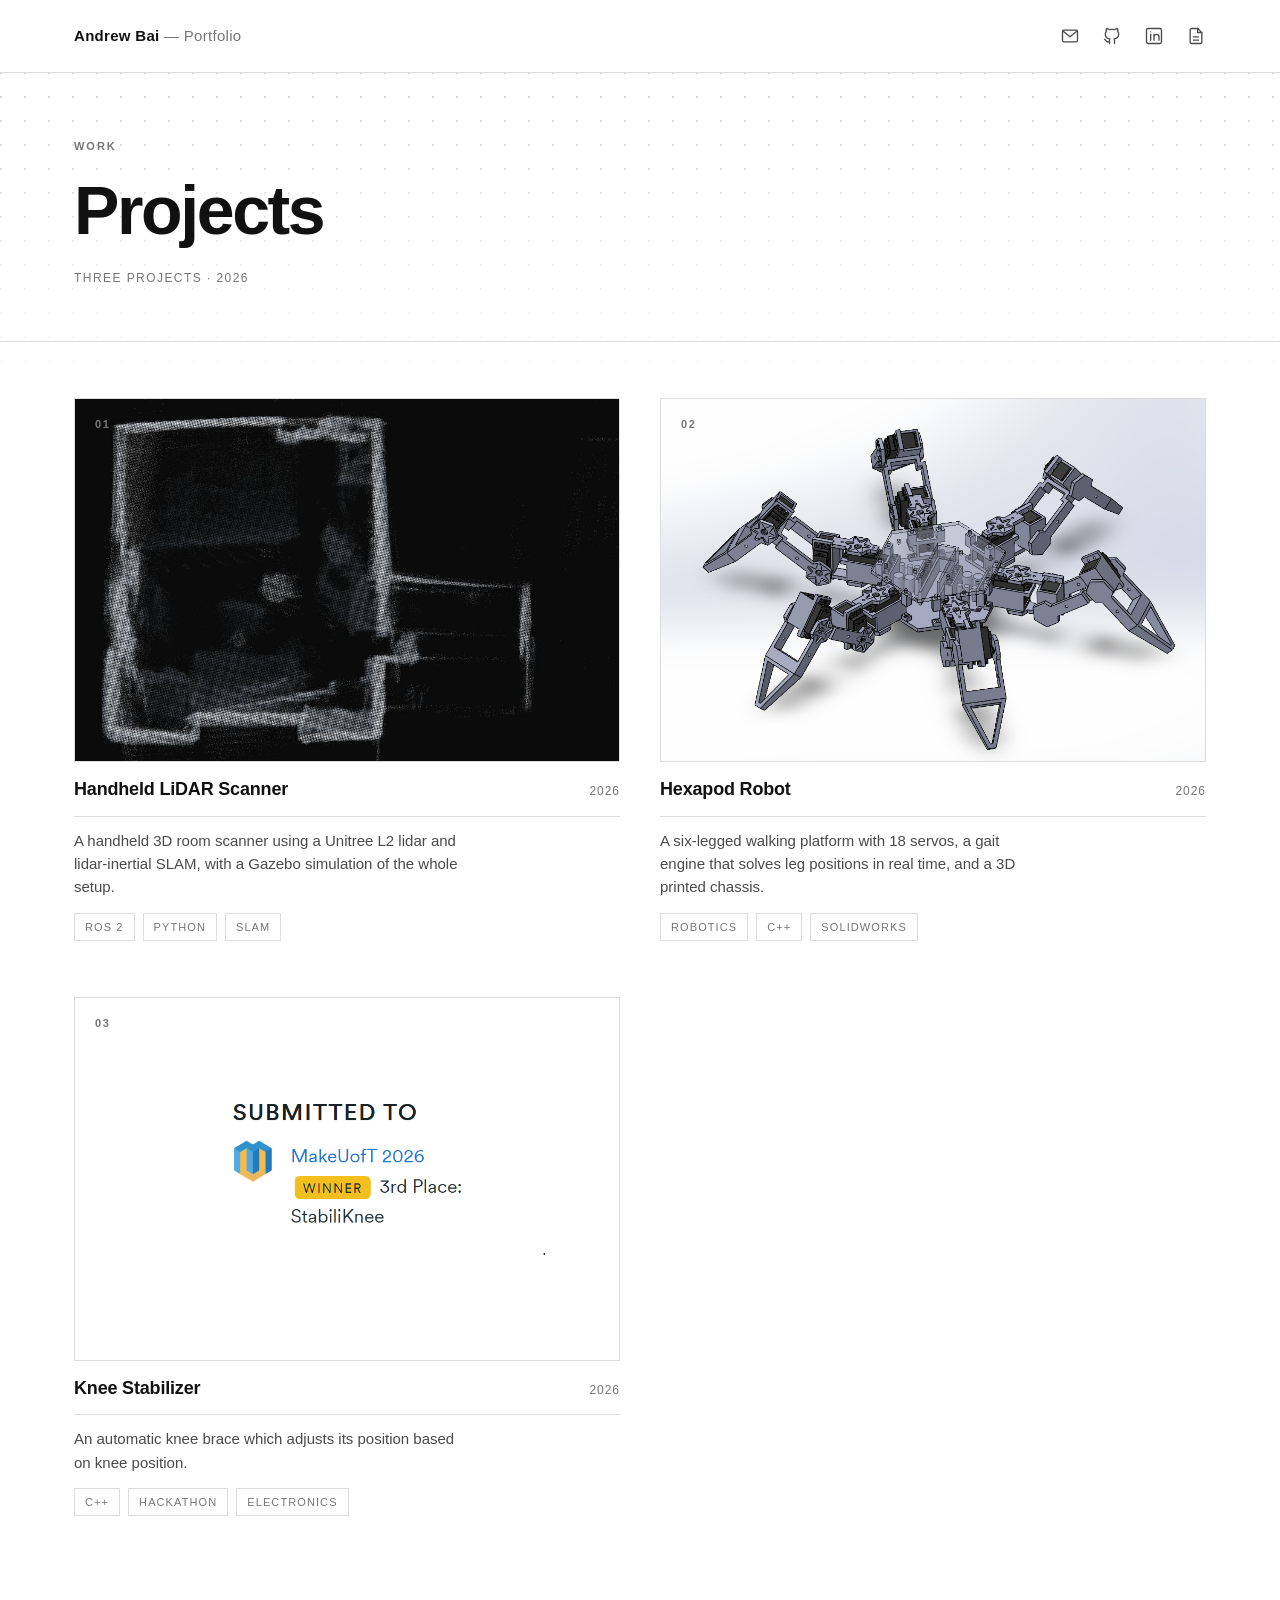
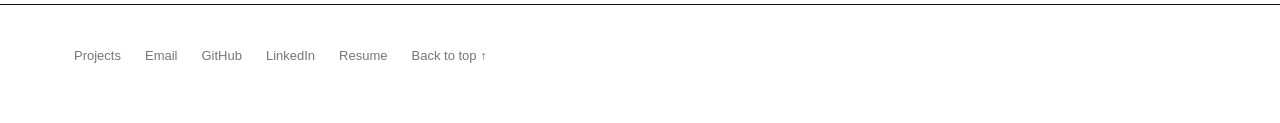
==== commit f575e4a0: "Added room scanner" ====
--- a/index.html
+++ b/index.html
@@ -46,28 +46,42 @@
     <div class="wrap">
       <p class="eyebrow">Work</p>
       <h1 class="display">Projects</h1>
-      <p class="page-head__count">Two projects 2026</p>
+      <p class="page-head__count">Three projects · 2026</p>
     </div>
   </section>
 
-  <!-- =======================================================================
-       PROJECT LIST
-
-       To add a project, copy one <li class="project"> block and change:
-         - the index number
-         - the image src + alt
-         - title, year, description, tags
-         - the href on .project__link (link to a case-study page, repo, or #)
-       ======================================================================= -->
   <div class="wrap">
     <ul class="projects">
-
+      <!-- LIDAR SCANNER -->
+      <li class="project">
+        <a class="project__link" href="project-lidar-scanner.html">
+          <div class="project__frame">
+            <img class="project__img" src="assets/img/LidarCard.jpg" alt="Top-down lidar point cloud of a room" width="900" height="600" loading="lazy">
+            <span class="project__index">01</span>
+            <span class="project__rule" aria-hidden="true"></span>
+            <span class="project__reveal">
+              <span class="project__reveal-label">View project</span>
+              <span class="project__reveal-arrow" aria-hidden="true">&rarr;</span>
+            </span>
+          </div>
+          <div class="project__body">
+            <h2 class="h3">Handheld LiDAR Scanner</h2>
+            <span class="project__year">2026</span>
+          </div>
+        </a>
+        <p class="project__desc">
+          A handheld 3D room scanner using a Unitree L2 lidar and lidar-inertial SLAM, with a Gazebo simulation of the whole setup.
+        </p>
+        <ul class="project__tags">
+          <li>ROS 2</li><li>Python</li><li>SLAM</li>
+        </ul>
+      </li>
       <!-- HEXAPOD -->
       <li class="project">
         <a class="project__link" href="project-hexapod.html">
           <div class="project__frame">
             <img class="project__img" src="assets/img/HexapodCAD.png" alt="Hexapod walking robot" width="900" height="600" loading="lazy">
-            <span class="project__index">01</span>
+            <span class="project__index">02</span>
             <span class="project__rule" aria-hidden="true"></span>
             <span class="project__reveal">
               <span class="project__reveal-label">View project</span>
@@ -92,7 +106,7 @@
         <a class="project__link" href="https://devpost.com/software/stabiliknee">
           <div class="project__frame">
             <img class="project__img" src="assets/img/StabiliKneeDevpost.png" alt="Stabili-Knee" width="900" height="600" loading="lazy">
-            <span class="project__index">02</span>
+            <span class="project__index">03</span>
             <span class="project__rule" aria-hidden="true"></span>
             <span class="project__reveal">
               <span class="project__reveal-label">View project</span>
